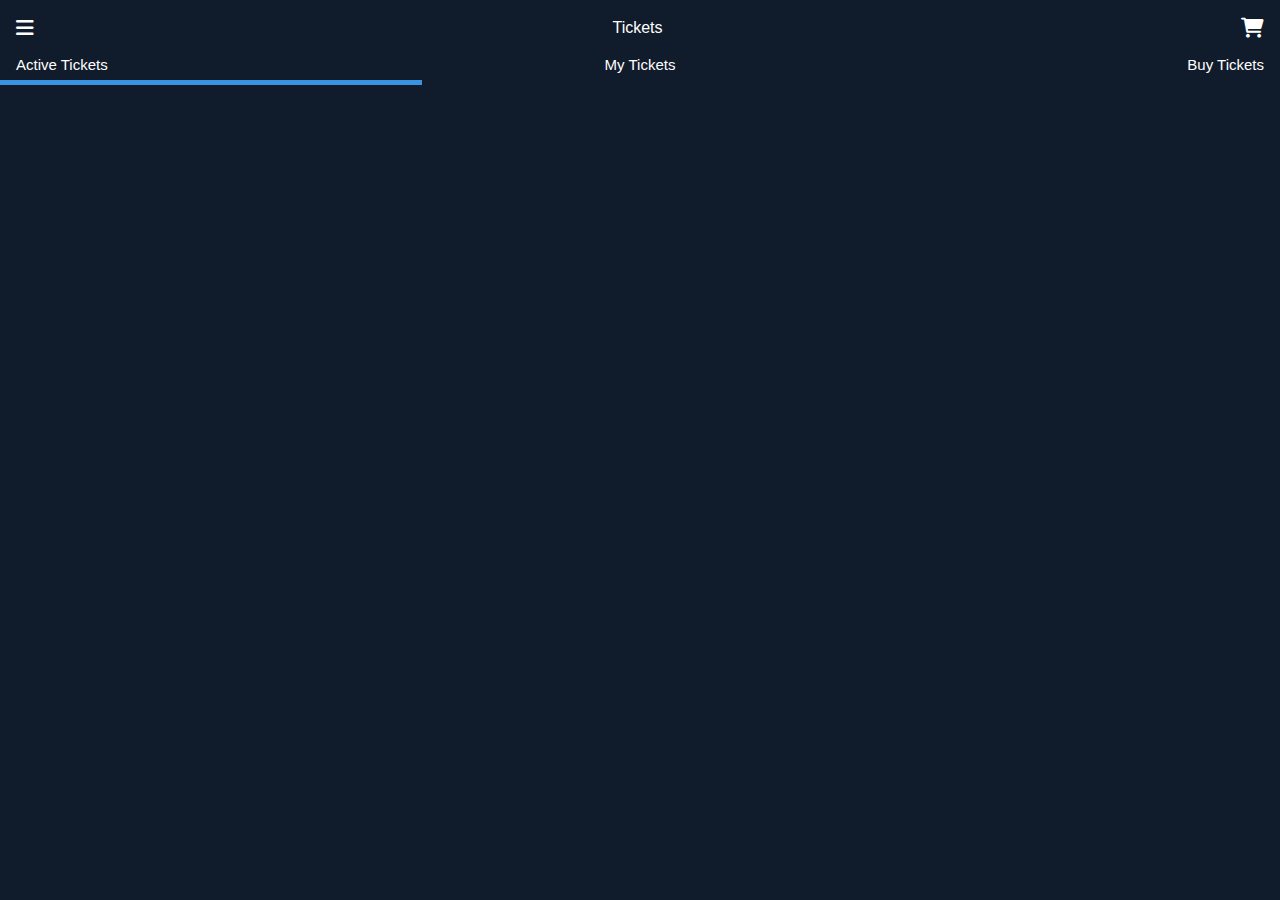
==== index.html @ bea77036 "skibidi" ====
<!DOCTYPE html>
<html lang="en">
<head>
    <meta charset="UTF-8">
    <meta name="viewport" content="width=device-width, initial-scale=1.0">
    <title>Stagecoach</title>
    <link rel="stylesheet" href="https://cdnjs.cloudflare.com/ajax/libs/font-awesome/6.0.0-beta3/css/all.min.css">
    <link rel="stylesheet" href="style.css">
    <script src="script.js"></script>
    <meta name="apple-mobile-web-app-capable" content="yes">
    <meta name="apple-mobile-web-app-status-bar-style" content="black-translucent">
    <meta name="apple-mobile-web-app-title" content="StageRoach">
    <link rel="apple-touch-icon" href="images/logo.png">
</head>
<body>
    <div id="header">
        <i class="fa-solid fa-bars header-icon" id="menu-button"  onclick="toggleSideMenu()"></i>
        <p id="tickets">Tickets</p>
        <i class="fa fa-cart-shopping header-icon"></i>
    </div>
    <div id="navbar">
        <p class="navbar-item" style="text-align: left;" onclick="showSection(0)">Active Tickets</p>
        <p class="navbar-item" style="text-align: center;" onclick="showSection(1)">My Tickets</p>
        <p class="navbar-item" style="text-align: right;"  onclick="showSection(2)">Buy Tickets</p>
    </div>
    <div id="main">
        <div class="main-section" id="active-tickets">
            -
        </div>
        <div class="main-section" id="my-tickets">
            -
        </div>
        <div class="main-section" id="buy-tickets">
            -
        </div>
    </div>
    <div id="side-menu-background" onclick="toggleSideMenu()">
    </div>
    <div id="side-menu">
        <div id="side-menu-top">
            <button id="my-account">My account</button>
            <p id="profile-name">Robb Stark</p>
            <!-- <img id="profile-icon" src="images/profile.png"> -->
            <div id="profile-icon"></div>
        </div>
        <div id="side-menu-bottom">
            <div id="side-menu-nav">
                <div class="side-menu-nav-item">
                    <p>Live map</p>
                    <i class="fa-solid fa-chevron-right sc-green"></i>
                </div>
                <div class="side-menu-nav-item">
                    <p>Plan your journey</p>
                    <i class="fa-solid fa-chevron-right sc-green"></i>
                </div>
                <div class="side-menu-nav-item">
                    <p>Get your ticket</p>
                    <i class="fa-solid fa-chevron-right sc-green"></i>
                </div>
                <div class="side-menu-nav-item">
                    <p>See your favourites</p>
                    <i class="fa-solid fa-chevron-right sc-green"></i>
                </div>
                <div class="side-menu-nav-item">
                    <p>More</p>
                    <i class="fa-solid fa-chevron-right sc-green"></i>
                </div>
            </div>
            <div id="side-menu-footer">
                <p id="ukb">UKB-V4.26.0</p>
                <hr>
                <div id="side-menu-controls">
                    <p class="sc-green"><i class="fa fa-sign-out" aria-hidden="true"></i> Log out</p>
                    <p id="help-and-faqs">Help & FAQs</p>
                </div>
            </div>
        </div>
    </div>
</body>
</html>
---- style.css ----
@import url('https://fonts.googleapis.com/css2?family=Radio+Canada&display=swap');
@import url('https://fonts.googleapis.com/css2?family=Roboto:ital,wght@0,100;0,300;0,400;0,500;0,700;0,900;1,100;1,300;1,400;1,500;1,700;1,900&display=swap');
@font-face {
    font-family: 'circ';
    src: url('font/circ.ttf') format('truetype');
    font-weight: normal;
    font-style: normal;
}

html, body {
    height: 100%;
    margin: 0;
    display: flex;
    font-family: 'circ', sans-serif;
    flex-direction: column;
    background-color: rgb(16, 28, 44);
}

p,i{
    margin: 0;
    padding: 0;
}

#header,#navbar{
    background-color: rgb(16, 28, 44);
    color: white;
    /* font-weight: bold; */
    font-size: 16px;
    display: flex;
    flex-direction: row;
    align-items: center;
    justify-content: space-between ;
    text-align: center;
    padding: 0 16px;
}

#header{
    padding-top: 18px;
    padding-bottom: 18px;
}

.header-icon{
    font-size: 20px;
}

#navbar{
    /* padding-top: 12px; */
    padding-bottom: 12px;
    position: relative;
}

.navbar-item {
    color: white;
    width: 100%;
    font-size: 15px;
    cursor: pointer;
    opacity: 1; /* Initial opacity */
    transition: opacity 0.1s; /* Transition effect for opacity */
}

.navbar-item:hover {
    animation: fadeIn 0.6s forwards; /* Trigger animation on hover */
}

/* Define keyframes for the fade-in animation */
@keyframes fadeIn {
    0% {
        opacity: 0.2;
    }
    100% {
        opacity: 1;
    }
}

#navbar::after {
    content: '';
    position: absolute;
    bottom: 0;
    left: 0%;
    width: 33%;
    border-bottom: 5px solid #3993e1;
    transition: left 0.3s ease;
}

#navbar.active-0::after {
    left: 0%;
}

#navbar.active-1::after {
    left: 33%;
}

#navbar.active-2::after {
    left: 70%;
}

#main{
    flex: 1;
}

.main-section {
    opacity: 0;
    transition: opacity 0.15s ease-in-out;
    display: none;
}

.main-section.visible {
    opacity: 1;
    display: flex;
    flex-direction: column;
}

#active-tickets{
    height: 100%;
    background-color: #32414f;
    /* opacity: 1;
    display: flex;
    flex-direction: column; */
}

#my-tickets{
    height: 100%;
    background-color: white;
    /* display: none;
    flex-direction: column; */
}

#buy-tickets{
    height: 100%;
    background-color: rgb(206, 206, 206);
    /* display: none;
    flex-direction: column; */
}

#side-menu-background{
    visibility: hidden;
    opacity: 0;
    background-color: rgba(160, 160, 160, 0.6);
    position: fixed;
    width: 100%;
    height: 100%;
    z-index: 998;
    transition: opacity 0.5s ease, visibility 0.5s;
}

#side-menu{
    background-color: white;
    position: fixed;
    z-index: 999;
    height: 100%;
    width: 80%;
    left: -100%;
    transition: left 0.3s ease-in;
    display: flex;
    flex-direction: column;
}

#side-menu-background.visible {
    visibility: visible;
    opacity: 1;
}

#side-menu.visible {
    left: 0;
}

#side-menu-top{
    width: 100%;
    height: 30%;
    background-color: #e5e6e8;
    display: flex;
    flex-direction: column-reverse;
    align-items: center;
    padding: 15px;
    box-sizing: border-box;
}

#profile-icon{
    flex: 1;
    width: 100%;
    background-image: url('images/profile.png');
    background-size: 14%;
    background-position: center;
    background-repeat: no-repeat;
}

#profile-name{
    font-size: 15px;
    font-family: 'circ', sans-serif;
    /* font-weight: lighter/; */
}

#my-account{
    font-size: 15px;
    font-family: 'circ', sans-serif;
    font-weight: 500;
    border: none;
    background-color: #388166;
    color: white;
    padding: 10px 18px;
    border-radius: 3px;
    margin-top: 8px;
}
#side-menu-bottom{
    width: 100%;
    flex: 1;
    display: flex;
    flex-direction: column;
}
.sc-green{
    color: #388166;
}

#side-menu-nav{
    display: flex;
    flex-direction: column;
    width: 100%;
    box-sizing: border-box;
    padding: 18px;
    row-gap: 24px;
    flex: 1;
}

.side-menu-nav-item{
    font-weight: bold;
    display: flex;
    flex-direction: row;
    width: 100%;
    justify-content: space-between;
    align-items: center;
}
.side-menu-nav-item i{
    margin-right: 8px;
    font-size: 20px;
}
.side-menu-nav-item p{
    font-size: 16px;
}

#side-menu-footer{
    margin-top: auto;
    margin-bottom: 14%;
}

#ukb{
    margin-top: auto;
    text-align: center;
    font-size: 15px;
}

#side-menu-controls{
    display: flex;
    flex-direction: row;
    justify-content: space-between;
    margin-top: 20px;
    padding: 0 18px;
}

#help-and-faqs{
    font-weight: bold;
    font-size: 15px;
}
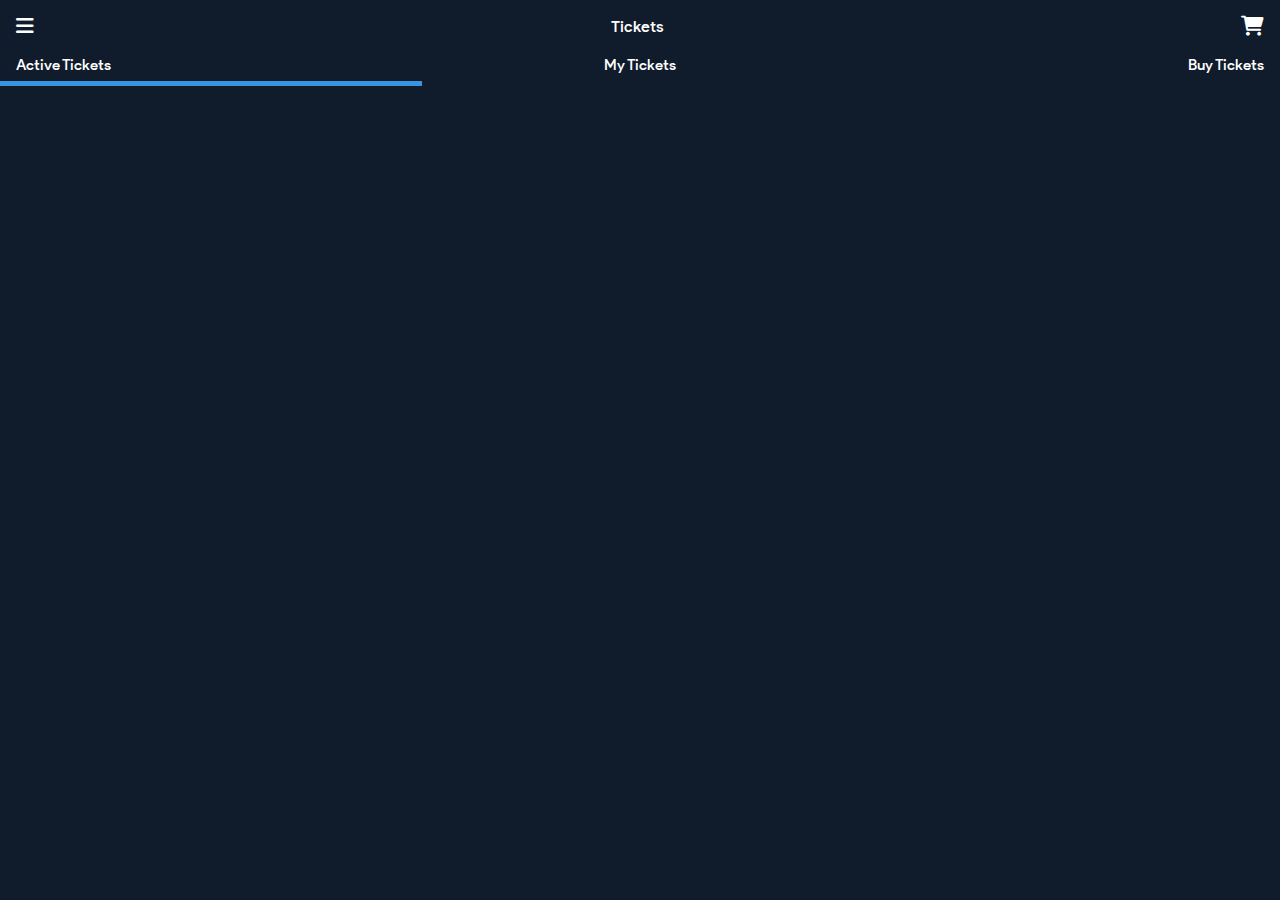
==== commit 7a5f6e42: "font test" ====
--- a/index.html
+++ b/index.html
@@ -9,7 +9,7 @@
     <script src="script.js"></script>
     <meta name="apple-mobile-web-app-capable" content="yes">
     <meta name="apple-mobile-web-app-status-bar-style" content="black-translucent">
-    <meta name="apple-mobile-web-app-title" content="StageRoach">
+    <meta name="apple-mobile-web-app-title" content="Stagecoach">
     <link rel="apple-touch-icon" href="images/logo.png">
 </head>
 <body>
@@ -39,7 +39,7 @@
     <div id="side-menu">
         <div id="side-menu-top">
             <button id="my-account">My account</button>
-            <p id="profile-name">Robb Stark</p>
+            <p id="profile-name">Tom Poyser</p>
             <!-- <img id="profile-icon" src="images/profile.png"> -->
             <div id="profile-icon"></div>
         </div>
@@ -70,7 +70,7 @@
                 <p id="ukb">UKB-V4.26.0</p>
                 <hr>
                 <div id="side-menu-controls">
-                    <p class="sc-green"><i class="fa fa-sign-out" aria-hidden="true"></i> Log out</p>
+                    <p class="sc-green"><i class="fa fa-sign-out" aria-hidden="true"></i>  Log out</p>
                     <p id="help-and-faqs">Help & FAQs</p>
                 </div>
             </div>
--- a/style.css
+++ b/style.css
@@ -3,16 +3,54 @@
 @import url('https://fonts.googleapis.com/css2?family=Roboto:ital,wght@0,100;0,300;0,400;0,500;0,700;0,900;1,100;1,300;1,400;1,500;1,700;1,900&display=swap');
 @font-face {
     font-family: 'circ';
-    src: url('font/circ.ttf') format('truetype');
+    src: url('fonts/circ.ttf') format('truetype');
     font-weight: normal;
     font-style: normal;
 }
+@font-face {
+    font-family: 'Product Sans';
+    src: url('fonts/ProductSans-Regular.ttf') format('truetype');
+    font-weight: normal;
+    font-style: normal;
+}
+@font-face {
+    font-family: 'Product Sans';
+    src: url('fonts/ProductSans-Bold.ttf') format('truetype');
+    font-weight: bold;
+    font-style: normal;
+}
+@font-face {
+    font-family: 'Product Sans';
+    src: url('fonts/ProductSans-Light.ttf') format('truetype');
+    font-weight: 300;
+    font-style: normal;
+}
+
+@font-face {
+    font-family: 'Product Sans';
+    src: url('fonts/ProductSans-Medium.ttf') format('truetype');
+    font-weight: medium;
+    font-style: normal;
+}
+@font-face {
+    font-family: 'Product Sans';
+    src: url('fonts/ProductSans-Thin.ttf') format('truetype');
+    font-weight: 100;
+    font-style: normal;
+}
+@font-face {
+    font-family: 'Product Sans';
+    src: url('fonts/ProductSans-Black.ttf') format('truetype');
+    font-weight: 900;
+    font-style: normal;
+}
 
 html, body {
     height: 100%;
     margin: 0;
     display: flex;
-    font-family: 'circ', sans-serif;
+    font-family: 'Product Sans', sans-serif;
+    font-weight: 500;
     flex-direction: column;
     background-color: rgb(16, 28, 44);
 }
@@ -26,6 +64,7 @@
     background-color: rgb(16, 28, 44);
     color: white;
     /* font-weight: bold; */
+    /* font-style: thin; */
     font-size: 16px;
     display: flex;
     flex-direction: row;
@@ -36,8 +75,8 @@
 }
 
 #header{
-    padding-top: 18px;
-    padding-bottom: 18px;
+    padding-top: 16px;
+    padding-bottom: 20px;
 }
 
 .header-icon{
@@ -187,13 +226,14 @@
 
 #profile-name{
     font-size: 15px;
-    font-family: 'circ', sans-serif;
+    font-family: 'Product Sans', sans-serif;
+    font-weight: 400;
     /* font-weight: lighter/; */
 }
 
 #my-account{
     font-size: 15px;
-    font-family: 'circ', sans-serif;
+    font-family: 'Product Sans', sans-serif;
     font-weight: 500;
     border: none;
     background-color: #388166;
@@ -235,18 +275,19 @@
     font-size: 20px;
 }
 .side-menu-nav-item p{
-    font-size: 16px;
+    font-size: 18px;
 }
 
 #side-menu-footer{
     margin-top: auto;
-    margin-bottom: 14%;
+    margin-bottom: 18%;
 }
 
 #ukb{
     margin-top: auto;
     text-align: center;
     font-size: 15px;
+    font-weight: 400;
 }
 
 #side-menu-controls{
@@ -258,6 +299,6 @@
 }
 
 #help-and-faqs{
-    font-weight: bold;
-    font-size: 15px;
-}
+    font-weight: 900;
+    font-size: 15px;
+}
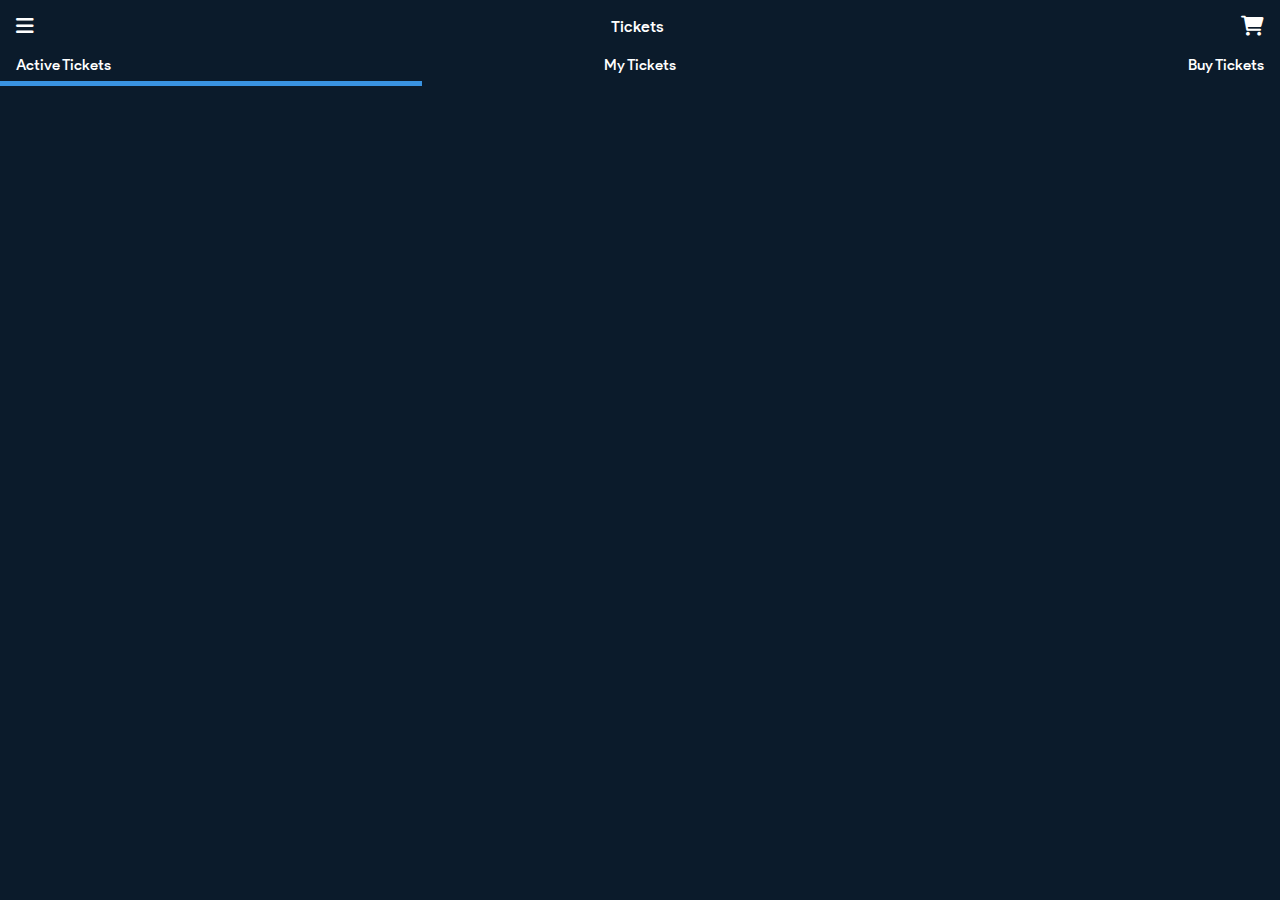
==== commit 8b79a8d4: "bus fare cap single" ====
--- a/index.html
+++ b/index.html
@@ -31,7 +31,24 @@
             -
         </div>
         <div class="main-section" id="buy-tickets">
-            -
+            <div id="recently-purchased">
+                <p id="recently-purchased-text">Recently purchased</p>
+                <div class="ticket-card-small">
+                    <p class="ticket-card-title">Bus Fare Cap Single</p>
+                    <p class="terms-and-conditions">Terms & conditions</p>
+                    <p class="adult-child">1 Adult</p>
+                    <div class="ticket-card-footer">
+                        <div class="mobile-ticket">
+                            <div class="mobile-ticket-icon"></div>
+                            <div class="mobile-ticket-description">
+                                <p class="mobile-ticket-text">Mobile ticket</p>
+                                <p class="ticket-card-price">£2.00</p>
+                            </div>
+                        </div>
+                        <button class="buy-ticket-button">Buy ticket</button>
+                    </div>
+                </div>
+            </div>
         </div>
     </div>
     <div id="side-menu-background" onclick="toggleSideMenu()">
--- a/style.css
+++ b/style.css
@@ -52,7 +52,7 @@
     font-family: 'Product Sans', sans-serif;
     font-weight: 500;
     flex-direction: column;
-    background-color: rgb(16, 28, 44);
+    background-color: #0b1b2b;
 }
 
 p,i{
@@ -61,7 +61,7 @@
 }
 
 #header,#navbar{
-    background-color: rgb(16, 28, 44);
+    background-color: #0b1b2b;
     color: white;
     /* font-weight: bold; */
     /* font-style: thin; */
@@ -131,7 +131,8 @@
 }
 
 #navbar.active-2::after {
-    left: 70%;
+    width: 27%;
+    left: 73%;
 }
 
 #main{
@@ -148,10 +149,11 @@
     opacity: 1;
     display: flex;
     flex-direction: column;
+    height: 100%;
+    align-items: center;
 }
 
 #active-tickets{
-    height: 100%;
     background-color: #32414f;
     /* opacity: 1;
     display: flex;
@@ -159,17 +161,98 @@
 }
 
 #my-tickets{
-    height: 100%;
     background-color: white;
     /* display: none;
     flex-direction: column; */
 }
 
 #buy-tickets{
-    height: 100%;
-    background-color: rgb(206, 206, 206);
-    /* display: none;
-    flex-direction: column; */
+    background-color: #e4e5e7;
+}
+
+#recently-purchased{
+    background-color: #d0d8de;
+    width: 100%;
+    display: flex;
+    flex-direction: column;
+    align-items: center;
+    /* box-sizing: border-box; */
+    padding: 16px 14px 20px 14px;
+    box-sizing: border-box;
+    row-gap: 16px;
+}
+
+#recently-purchased-text{
+    color: #0b1b2b;
+    font-weight: 600;
+}
+
+.ticket-card-small{
+    width: 100%;
+    background-color: white;
+    box-sizing: border-box;
+    padding: 16px;
+    border-radius: 5px;
+    border-left: solid 7px #0b1b2b;
+    display: flex;
+    flex-direction: column;
+    row-gap: 10px;
+}
+
+.ticket-card-title{
+    color: #0b1b2b;
+    font-size: 20px;
+    font-weight: 900;
+}
+
+.terms-and-conditions{
+    color: #388166;
+}
+
+.adult-child{
+    color: #0b1b2b;
+    font-weight: 300;
+}
+
+.ticket-card-footer{
+    display: flex;
+    flex-direction: row;
+    justify-content: space-between;
+}
+
+.mobile-ticket{
+    display: flex;
+    flex-direction: row;
+    align-items: center;
+    column-gap: 10px;
+}
+
+.mobile-ticket-icon{
+    height: 80%;
+    aspect-ratio: 0.8;
+    background-color: rgba(128, 128, 128, 0.201);
+}
+
+.mobile-ticket-text{
+    color: #0b1b2b;
+    font-weight: 300;
+}
+
+.ticket-card-price{
+    font-weight: bold;
+    font-size: 20px;
+    margin-top: 2px;
+}
+
+.buy-ticket-button{
+    background-color: #388166;
+    border: none;
+    color: white;
+    font-family: 'Product Sans', sans-serif;
+    font-weight: 500;
+    font-size: 15px;
+    border-radius: 3px;
+    padding: 12px 26px;
 }
 
 #side-menu-background{
@@ -232,7 +315,7 @@
 }
 
 #my-account{
-    font-size: 15px;
+    font-size: 14px;
     font-family: 'Product Sans', sans-serif;
     font-weight: 500;
     border: none;
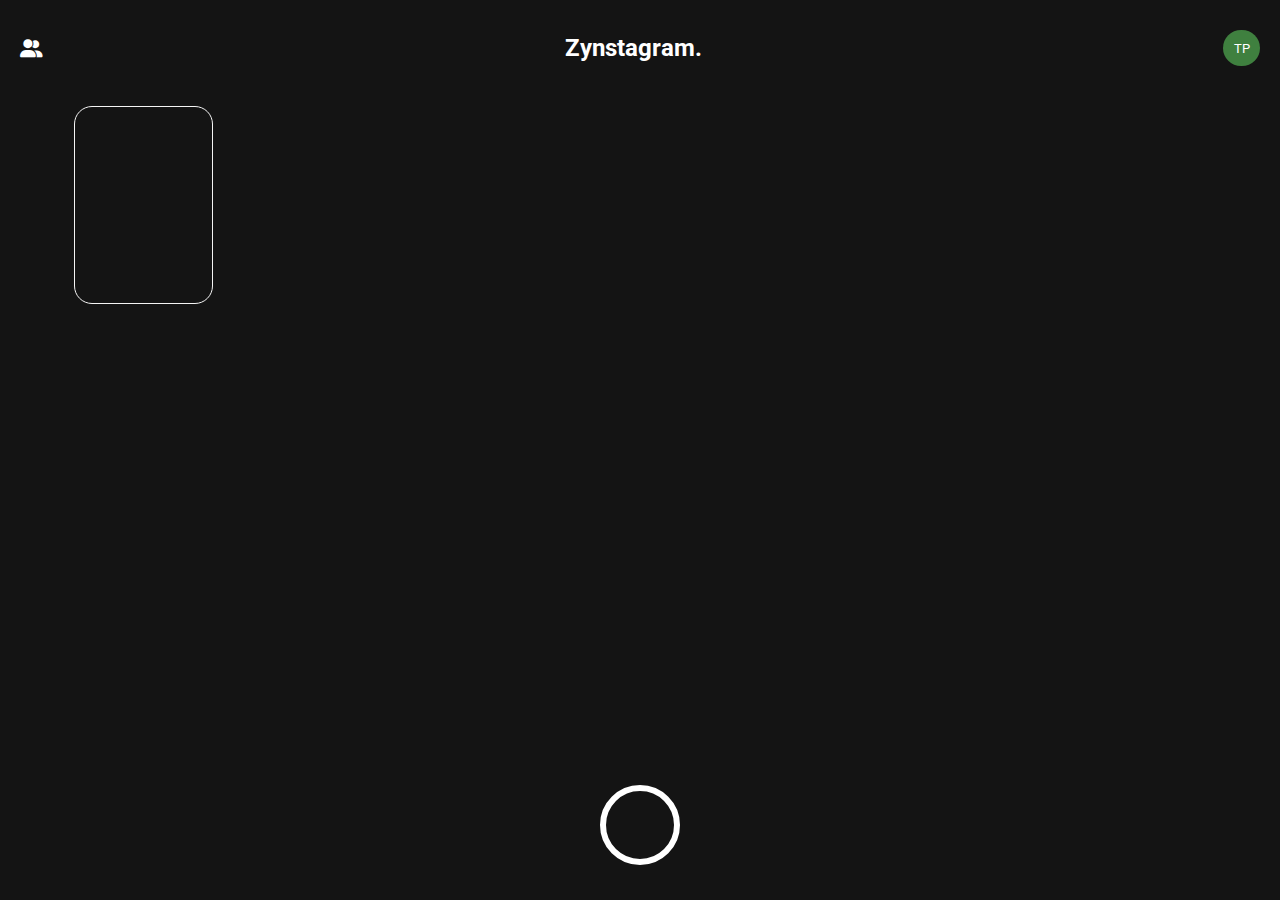
==== commit a3097b75: "fixed zyn" ====
--- a/index.html
+++ b/index.html
@@ -3,95 +3,30 @@
 <head>
     <meta charset="UTF-8">
     <meta name="viewport" content="width=device-width, initial-scale=1.0">
-    <title>Stagecoach</title>
+    <title>Zynstagram</title>
     <link rel="stylesheet" href="https://cdnjs.cloudflare.com/ajax/libs/font-awesome/6.0.0-beta3/css/all.min.css">
     <link rel="stylesheet" href="style.css">
+    <link rel="manifest" href="/manifest.json">
     <script src="script.js"></script>
     <meta name="apple-mobile-web-app-capable" content="yes">
     <meta name="apple-mobile-web-app-status-bar-style" content="black-translucent">
-    <meta name="apple-mobile-web-app-title" content="Stagecoach">
-    <link rel="apple-touch-icon" href="images/logo.png">
+    <meta name="apple-mobile-web-app-title" content="Zynstagram">
+    <!-- <link rel="apple-touch-icon" href="images/logo.png"> -->
 </head>
 <body>
     <div id="header">
-        <i class="fa-solid fa-bars header-icon" id="menu-button"  onclick="toggleSideMenu()"></i>
-        <p id="tickets">Tickets</p>
-        <i class="fa fa-cart-shopping header-icon"></i>
+        <i class="fa-solid fa-user-group friends-button"></i>
+        <h1>Zynstagram.</h1>
+        <div class="profile-pic">TP</div>
     </div>
-    <div id="navbar">
-        <p class="navbar-item" style="text-align: left;" onclick="showSection(0)">Active Tickets</p>
-        <p class="navbar-item" style="text-align: center;" onclick="showSection(1)">My Tickets</p>
-        <p class="navbar-item" style="text-align: right;"  onclick="showSection(2)">Buy Tickets</p>
-    </div>
-    <div id="main">
-        <div class="main-section" id="active-tickets">
-            -
-        </div>
-        <div class="main-section" id="my-tickets">
-            -
-        </div>
-        <div class="main-section" id="buy-tickets">
-            <div id="recently-purchased">
-                <p id="recently-purchased-text">Recently purchased</p>
-                <div class="ticket-card-small">
-                    <p class="ticket-card-title">Bus Fare Cap Single</p>
-                    <p class="terms-and-conditions">Terms & conditions</p>
-                    <p class="adult-child">1 Adult</p>
-                    <div class="ticket-card-footer">
-                        <div class="mobile-ticket">
-                            <div class="mobile-ticket-icon"></div>
-                            <div class="mobile-ticket-description">
-                                <p class="mobile-ticket-text">Mobile ticket</p>
-                                <p class="ticket-card-price">£2.00</p>
-                            </div>
-                        </div>
-                        <button class="buy-ticket-button">Buy ticket</button>
-                    </div>
-                </div>
-            </div>
-        </div>
-    </div>
-    <div id="side-menu-background" onclick="toggleSideMenu()">
-    </div>
-    <div id="side-menu">
-        <div id="side-menu-top">
-            <button id="my-account">My account</button>
-            <p id="profile-name">Tom Poyser</p>
-            <!-- <img id="profile-icon" src="images/profile.png"> -->
-            <div id="profile-icon"></div>
-        </div>
-        <div id="side-menu-bottom">
-            <div id="side-menu-nav">
-                <div class="side-menu-nav-item">
-                    <p>Live map</p>
-                    <i class="fa-solid fa-chevron-right sc-green"></i>
-                </div>
-                <div class="side-menu-nav-item">
-                    <p>Plan your journey</p>
-                    <i class="fa-solid fa-chevron-right sc-green"></i>
-                </div>
-                <div class="side-menu-nav-item">
-                    <p>Get your ticket</p>
-                    <i class="fa-solid fa-chevron-right sc-green"></i>
-                </div>
-                <div class="side-menu-nav-item">
-                    <p>See your favourites</p>
-                    <i class="fa-solid fa-chevron-right sc-green"></i>
-                </div>
-                <div class="side-menu-nav-item">
-                    <p>More</p>
-                    <i class="fa-solid fa-chevron-right sc-green"></i>
-                </div>
-            </div>
-            <div id="side-menu-footer">
-                <p id="ukb">UKB-V4.26.0</p>
-                <hr>
-                <div id="side-menu-controls">
-                    <p class="sc-green"><i class="fa fa-sign-out" aria-hidden="true"></i>  Log out</p>
-                    <p id="help-and-faqs">Help & FAQs</p>
-                </div>
-            </div>
-        </div>
+    <div id="camera-view">
+        <video id="camera-stream" autoplay playsinline></video>
+        <video id="back-camera-stream" autoplay playsinline></video>
+        <canvas id="canvas" style="display:none;"></canvas>
+    </div>    
+    <div id="controls">
+        <button id="photo-button"></button>
+        <button id="send-button" hidden>SEND <i class="fa-solid fa-caret-right"></i></button>
     </div>
 </body>
 </html>--- a/style.css
+++ b/style.css
@@ -1,387 +1,111 @@
+@import url('https://fonts.googleapis.com/css2?family=Roboto:ital,wght@0,100;0,300;0,400;0,500;0,700;0,900;1,100;1,300;1,400;1,500;1,700;1,900&display=swap');
 
-@import url('https://fonts.googleapis.com/css2?family=Radio+Canada&display=swap');
-@import url('https://fonts.googleapis.com/css2?family=Roboto:ital,wght@0,100;0,300;0,400;0,500;0,700;0,900;1,100;1,300;1,400;1,500;1,700;1,900&display=swap');
-@font-face {
-    font-family: 'circ';
-    src: url('fonts/circ.ttf') format('truetype');
-    font-weight: normal;
-    font-style: normal;
-}
-@font-face {
-    font-family: 'Product Sans';
-    src: url('fonts/ProductSans-Regular.ttf') format('truetype');
-    font-weight: normal;
-    font-style: normal;
-}
-@font-face {
-    font-family: 'Product Sans';
-    src: url('fonts/ProductSans-Bold.ttf') format('truetype');
-    font-weight: bold;
-    font-style: normal;
-}
-@font-face {
-    font-family: 'Product Sans';
-    src: url('fonts/ProductSans-Light.ttf') format('truetype');
-    font-weight: 300;
-    font-style: normal;
+html, body{
+    font-family: 'roboto', sans-serif;
+    background-color: rgb(20, 20, 20);
+    padding: 0;
+    height: 100%;
+    margin: 0;
 }
 
-@font-face {
-    font-family: 'Product Sans';
-    src: url('fonts/ProductSans-Medium.ttf') format('truetype');
-    font-weight: medium;
-    font-style: normal;
-}
-@font-face {
-    font-family: 'Product Sans';
-    src: url('fonts/ProductSans-Thin.ttf') format('truetype');
-    font-weight: 100;
-    font-style: normal;
-}
-@font-face {
-    font-family: 'Product Sans';
-    src: url('fonts/ProductSans-Black.ttf') format('truetype');
-    font-weight: 900;
-    font-style: normal;
+body{
+    display: flex;
+    flex-direction: column;
+    align-items: center;
+    justify-content: space-between;
+    /* width: 100%; */
+    /* background-color: red; */
 }
 
-html, body {
-    height: 100%;
+p,i,a,h1,h2,h3{
     margin: 0;
-    display: flex;
-    font-family: 'Product Sans', sans-serif;
-    font-weight: 500;
-    flex-direction: column;
-    background-color: #0b1b2b;
+    /* line-height: auto; */
 }
 
-p,i{
-    margin: 0;
-    padding: 0;
+button{
+    cursor: pointer;
 }
 
-#header,#navbar{
-    background-color: #0b1b2b;
+#header{
     color: white;
-    /* font-weight: bold; */
-    /* font-style: thin; */
-    font-size: 16px;
     display: flex;
     flex-direction: row;
     align-items: center;
-    justify-content: space-between ;
-    text-align: center;
-    padding: 0 16px;
+    justify-content: space-between;
+    width: 100%;
+    padding: 32px 20px;
+    box-sizing: border-box;
+    /* background-color: grey; */
 }
 
-#header{
-    padding-top: 16px;
-    padding-bottom: 20px;
+h1{
+    font-size: 24px;
 }
 
-.header-icon{
-    font-size: 20px;
-}
-
-#navbar{
-    /* padding-top: 12px; */
-    padding-bottom: 12px;
-    position: relative;
-}
-
-.navbar-item {
-    color: white;
-    width: 100%;
-    font-size: 15px;
-    cursor: pointer;
-    opacity: 1; /* Initial opacity */
-    transition: opacity 0.1s; /* Transition effect for opacity */
-}
-
-.navbar-item:hover {
-    animation: fadeIn 0.6s forwards; /* Trigger animation on hover */
-}
-
-/* Define keyframes for the fade-in animation */
-@keyframes fadeIn {
-    0% {
-        opacity: 0.2;
-    }
-    100% {
-        opacity: 1;
-    }
-}
-
-#navbar::after {
-    content: '';
-    position: absolute;
-    bottom: 0;
-    left: 0%;
-    width: 33%;
-    border-bottom: 5px solid #3993e1;
-    transition: left 0.3s ease;
-}
-
-#navbar.active-0::after {
-    left: 0%;
-}
-
-#navbar.active-1::after {
-    left: 33%;
-}
-
-#navbar.active-2::after {
-    width: 27%;
-    left: 73%;
-}
-
-#main{
-    flex: 1;
-}
-
-.main-section {
-    opacity: 0;
-    transition: opacity 0.15s ease-in-out;
-    display: none;
-}
-
-.main-section.visible {
-    opacity: 1;
-    display: flex;
-    flex-direction: column;
-    height: 100%;
-    align-items: center;
-}
-
-#active-tickets{
-    background-color: #32414f;
-    /* opacity: 1;
-    display: flex;
-    flex-direction: column; */
-}
-
-#my-tickets{
-    background-color: white;
-    /* display: none;
-    flex-direction: column; */
-}
-
-#buy-tickets{
-    background-color: #e4e5e7;
-}
-
-#recently-purchased{
-    background-color: #d0d8de;
-    width: 100%;
-    display: flex;
-    flex-direction: column;
-    align-items: center;
-    /* box-sizing: border-box; */
-    padding: 16px 14px 20px 14px;
-    box-sizing: border-box;
-    row-gap: 16px;
-}
-
-#recently-purchased-text{
-    color: #0b1b2b;
-    font-weight: 600;
-}
-
-.ticket-card-small{
-    width: 100%;
-    background-color: white;
-    box-sizing: border-box;
-    padding: 16px;
-    border-radius: 5px;
-    border-left: solid 7px #0b1b2b;
-    display: flex;
-    flex-direction: column;
-    row-gap: 10px;
-}
-
-.ticket-card-title{
-    color: #0b1b2b;
-    font-size: 20px;
-    font-weight: 900;
-}
-
-.terms-and-conditions{
-    color: #388166;
-}
-
-.adult-child{
-    color: #0b1b2b;
-    font-weight: 300;
-}
-
-.ticket-card-footer{
-    display: flex;
-    flex-direction: row;
-    justify-content: space-between;
-}
-
-.mobile-ticket{
-    display: flex;
-    flex-direction: row;
-    align-items: center;
-    column-gap: 10px;
-}
-
-.mobile-ticket-icon{
-    height: 80%;
-    aspect-ratio: 0.8;
-    background-color: rgba(128, 128, 128, 0.201);
-}
-
-.mobile-ticket-text{
-    color: #0b1b2b;
-    font-weight: 300;
-}
-
-.ticket-card-price{
-    font-weight: bold;
-    font-size: 20px;
-    margin-top: 2px;
-}
-
-.buy-ticket-button{
-    background-color: #388166;
-    border: none;
-    color: white;
-    font-family: 'Product Sans', sans-serif;
-    font-weight: 500;
-    font-size: 15px;
-    border-radius: 3px;
-    padding: 12px 26px;
-}
-
-#side-menu-background{
-    visibility: hidden;
-    opacity: 0;
-    background-color: rgba(160, 160, 160, 0.6);
-    position: fixed;
-    width: 100%;
-    height: 100%;
-    z-index: 998;
-    transition: opacity 0.5s ease, visibility 0.5s;
-}
-
-#side-menu{
-    background-color: white;
-    position: fixed;
-    z-index: 999;
-    height: 100%;
-    width: 80%;
-    left: -100%;
-    transition: left 0.3s ease-in;
-    display: flex;
-    flex-direction: column;
-}
-
-#side-menu-background.visible {
-    visibility: visible;
-    opacity: 1;
-}
-
-#side-menu.visible {
-    left: 0;
-}
-
-#side-menu-top{
-    width: 100%;
-    height: 30%;
-    background-color: #e5e6e8;
-    display: flex;
-    flex-direction: column-reverse;
-    align-items: center;
-    padding: 15px;
-    box-sizing: border-box;
-}
-
-#profile-icon{
-    flex: 1;
-    width: 100%;
-    background-image: url('images/profile.png');
-    background-size: 14%;
-    background-position: center;
-    background-repeat: no-repeat;
-}
-
-#profile-name{
-    font-size: 15px;
-    font-family: 'Product Sans', sans-serif;
-    font-weight: 400;
-    /* font-weight: lighter/; */
-}
-
-#my-account{
-    font-size: 14px;
-    font-family: 'Product Sans', sans-serif;
-    font-weight: 500;
-    border: none;
-    background-color: #388166;
-    color: white;
-    padding: 10px 18px;
-    border-radius: 3px;
-    margin-top: 8px;
-}
-#side-menu-bottom{
-    width: 100%;
-    flex: 1;
-    display: flex;
-    flex-direction: column;
-}
-.sc-green{
-    color: #388166;
-}
-
-#side-menu-nav{
-    display: flex;
-    flex-direction: column;
-    width: 100%;
-    box-sizing: border-box;
-    padding: 18px;
-    row-gap: 24px;
-    flex: 1;
-}
-
-.side-menu-nav-item{
-    font-weight: bold;
-    display: flex;
-    flex-direction: row;
-    width: 100%;
-    justify-content: space-between;
-    align-items: center;
-}
-.side-menu-nav-item i{
-    margin-right: 8px;
-    font-size: 20px;
-}
-.side-menu-nav-item p{
+.friends-button{
     font-size: 18px;
 }
 
-#side-menu-footer{
-    margin-top: auto;
-    margin-bottom: 18%;
+.profile-pic{
+    background-color: rgb(63, 128, 63);
+    height: 65%;
+    aspect-ratio: 1;
+    padding: 8px;
+    align-items: center;
+    justify-content: center;
+    font-size: 13px;
+    border-radius: 999px;
+    display: flex;
 }
 
-#ukb{
-    margin-top: auto;
-    text-align: center;
-    font-size: 15px;
-    font-weight: 400;
+#camera-view{
+    /* background-color: rgb(133, 195, 174); */
+    /* height: 80vh; */
+    flex: 1;
+    width: 90%;
+    position: relative;
+    /* margin: 20px; */
+    /* border-radius: 18px; */
+    /* box-sizing: border-box; */
 }
 
-#side-menu-controls{
-    display: flex;
-    flex-direction: row;
-    justify-content: space-between;
-    margin-top: 20px;
-    padding: 0 18px;
+#camera-stream, canvas {
+    width: 100%;
+    height: 100%;
+    border-radius: 18px;
+    object-fit: cover;
 }
 
-#help-and-faqs{
+#back-camera-stream {
+    position: absolute;
+    top: 10px;
+    left: 10px;
+    height: 30%;
+    aspect-ratio: 0.7;
+    border-radius: 18px;
+    border: solid 1px rgb(245, 245, 245);
+    object-fit: cover;
+}
+
+#controls{
+    height: 150px;
+    display: flex;
+    align-items: center;
+    justify-content: center;
+}
+
+#photo-button{
+    height: 80px;
+    width: 80px;
+    border-radius: 999px;
+    background-color: rgba(0, 0, 0, 0);
+    border: 6px solid white;
+}
+
+#send-button{
+    background-color: rgba(0, 0, 0, 0);
+    border: none;
+    color: white;
     font-weight: 900;
-    font-size: 15px;
-}
+    font-size: 32px;
+}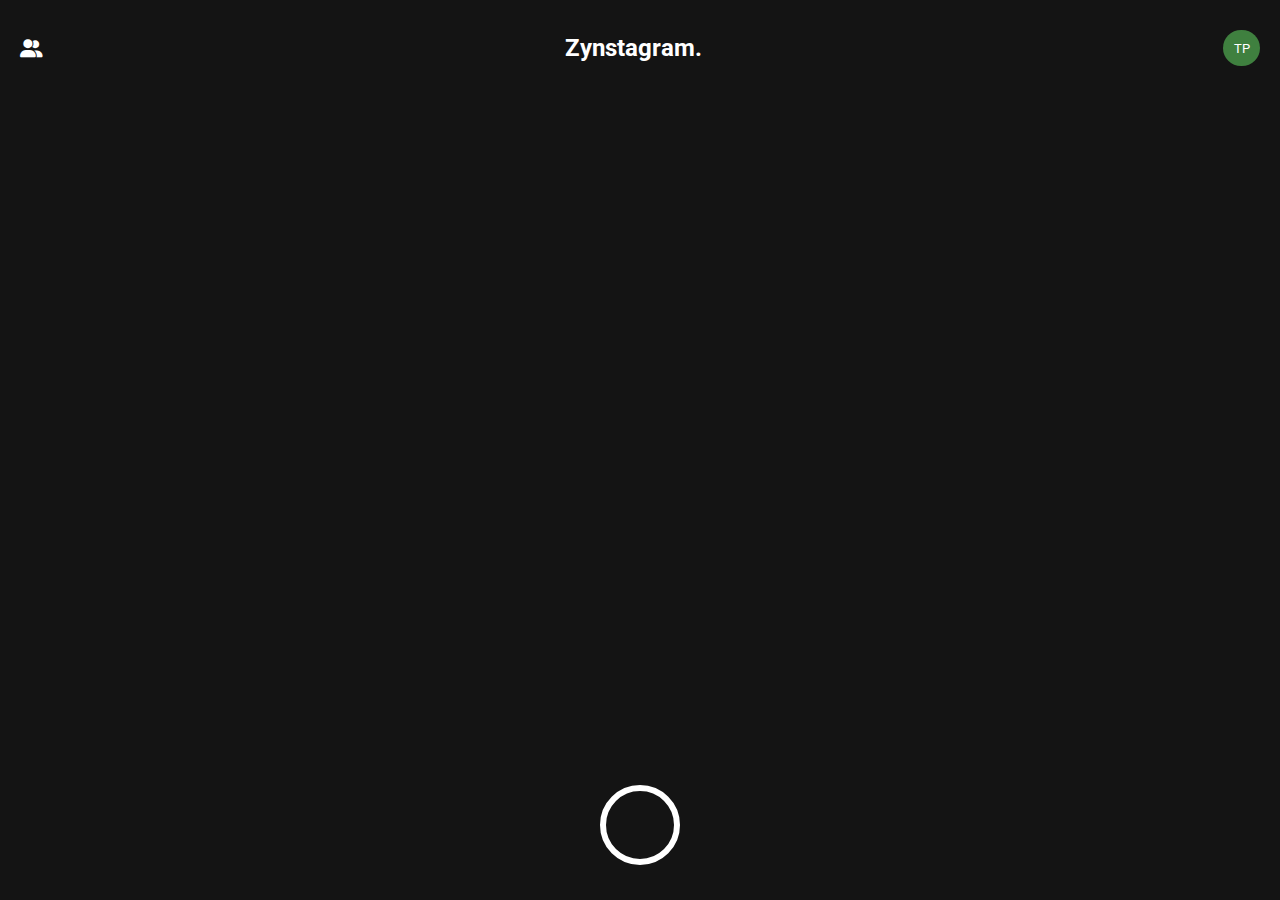
==== commit c7fa000d: "try this" ====
--- a/index.html
+++ b/index.html
@@ -21,7 +21,7 @@
     </div>
     <div id="camera-view">
         <video id="camera-stream" autoplay playsinline></video>
-        <video id="back-camera-stream" autoplay playsinline></video>
+        <video id="back-camera-stream" autoplay playsinline hidden></video>
         <canvas id="canvas" style="display:none;"></canvas>
     </div>    
     <div id="controls">
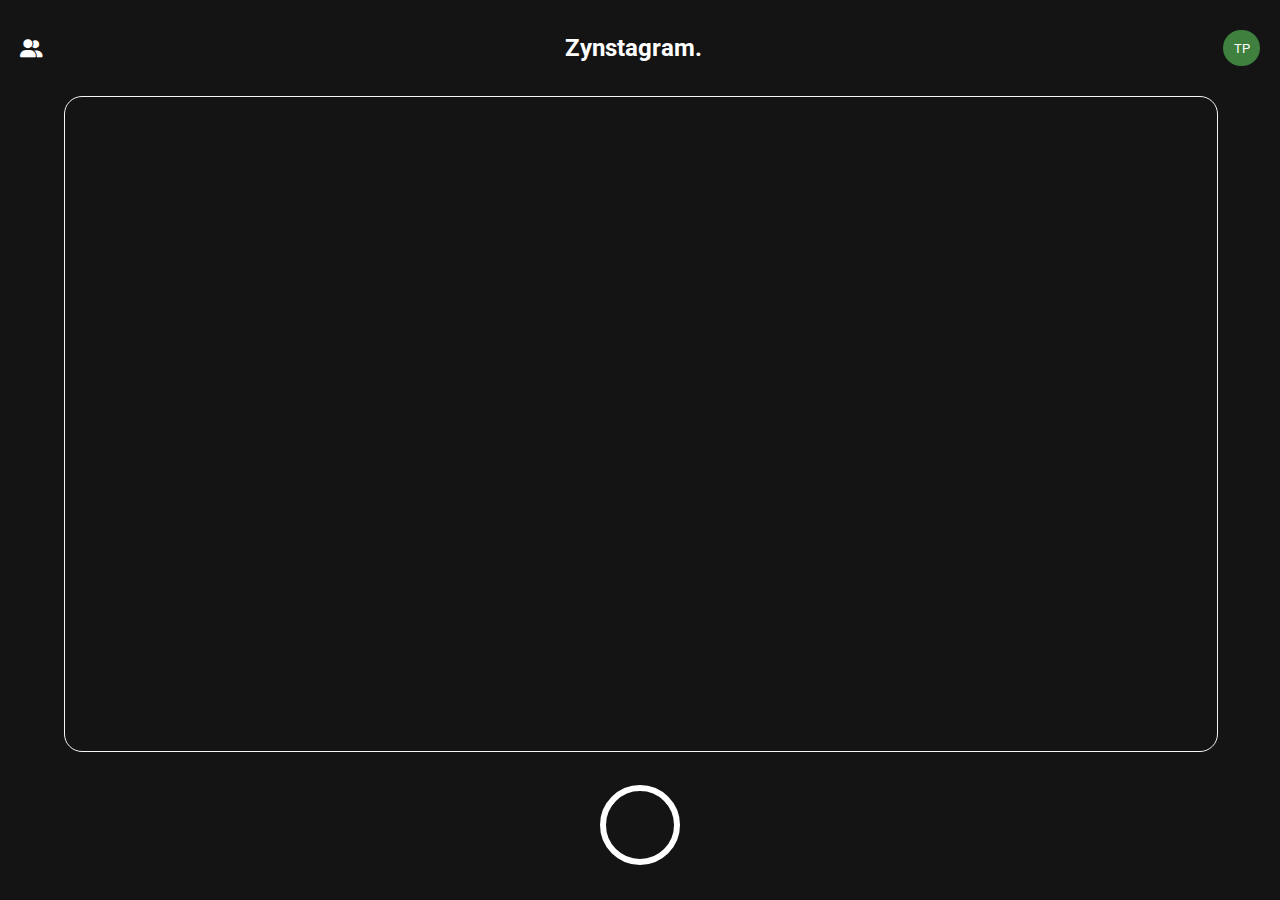
==== commit 7021171e: "coutndown" ====
--- a/index.html
+++ b/index.html
@@ -23,10 +23,12 @@
         <video id="camera-stream" autoplay playsinline></video>
         <video id="back-camera-stream" autoplay playsinline hidden></video>
         <canvas id="canvas" style="display:none;"></canvas>
+        <!-- <canvas id="canvas-back" style="display:none;"></canvas> -->
     </div>    
     <div id="controls">
         <button id="photo-button"></button>
         <button id="send-button" hidden>SEND <i class="fa-solid fa-caret-right"></i></button>
+        <p id="countdown" hidden>3</p>
     </div>
 </body>
 </html>--- a/style.css
+++ b/style.css
@@ -1,6 +1,6 @@
 @import url('https://fonts.googleapis.com/css2?family=Roboto:ital,wght@0,100;0,300;0,400;0,500;0,700;0,900;1,100;1,300;1,400;1,500;1,700;1,900&display=swap');
 
-html, body{
+html, body {
     font-family: 'roboto', sans-serif;
     background-color: rgb(20, 20, 20);
     padding: 0;
@@ -8,25 +8,22 @@
     margin: 0;
 }
 
-body{
+body {
     display: flex;
     flex-direction: column;
     align-items: center;
     justify-content: space-between;
-    /* width: 100%; */
-    /* background-color: red; */
 }
 
-p,i,a,h1,h2,h3{
+p, i, a, h1, h2, h3 {
     margin: 0;
-    /* line-height: auto; */
 }
 
-button{
+button {
     cursor: pointer;
 }
 
-#header{
+#header {
     color: white;
     display: flex;
     flex-direction: row;
@@ -35,18 +32,17 @@
     width: 100%;
     padding: 32px 20px;
     box-sizing: border-box;
-    /* background-color: grey; */
 }
 
-h1{
+h1 {
     font-size: 24px;
 }
 
-.friends-button{
+.friends-button {
     font-size: 18px;
 }
 
-.profile-pic{
+.profile-pic {
     background-color: rgb(63, 128, 63);
     height: 65%;
     aspect-ratio: 1;
@@ -58,43 +54,48 @@
     display: flex;
 }
 
-#camera-view{
-    /* background-color: rgb(133, 195, 174); */
-    /* height: 80vh; */
+#camera-view {
     flex: 1;
     width: 90%;
     position: relative;
-    /* margin: 20px; */
-    /* border-radius: 18px; */
-    /* box-sizing: border-box; */
 }
 
-#camera-stream, canvas {
+canvas{
+    width: 100%;
+    object-fit: cover;
+    height: 100%;
+    border: solid 1px greenyellow;
+    border-radius: 18px;
+    object-fit: cover;
+}
+
+#camera-stream{
     width: 100%;
     height: 100%;
     border-radius: 18px;
     object-fit: cover;
+    border: solid 1px rgb(245, 245, 245);
 }
 
 #back-camera-stream {
     position: absolute;
     top: 10px;
     left: 10px;
-    height: 30%;
-    aspect-ratio: 0.7;
+    width: 30%; /* Adjust size as needed */
+    aspect-ratio: 0.7; /* Maintain aspect ratio */
     border-radius: 18px;
     border: solid 1px rgb(245, 245, 245);
-    object-fit: cover;
+    object-fit:cover;
 }
 
-#controls{
+#controls {
     height: 150px;
     display: flex;
     align-items: center;
     justify-content: center;
 }
 
-#photo-button{
+#photo-button {
     height: 80px;
     width: 80px;
     border-radius: 999px;
@@ -102,10 +103,16 @@
     border: 6px solid white;
 }
 
-#send-button{
+#send-button {
     background-color: rgba(0, 0, 0, 0);
     border: none;
     color: white;
     font-weight: 900;
     font-size: 32px;
-}+}
+
+#countdown{
+    font-size: 56px;
+    color: white;
+    font-weight: 700;
+}
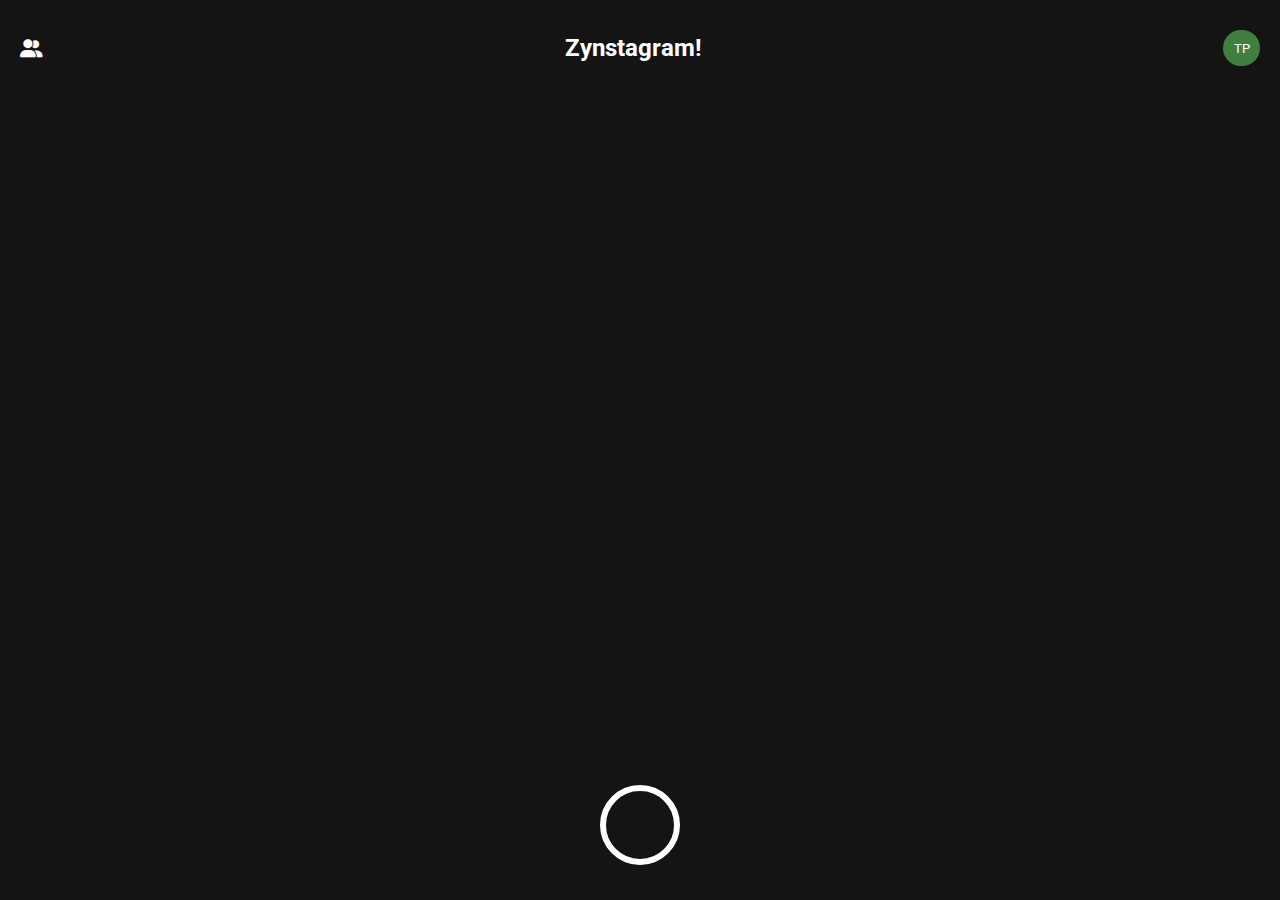
==== commit 49cc7a93: "!" ====
--- a/index.html
+++ b/index.html
@@ -11,19 +11,19 @@
     <meta name="apple-mobile-web-app-capable" content="yes">
     <meta name="apple-mobile-web-app-status-bar-style" content="black-translucent">
     <meta name="apple-mobile-web-app-title" content="Zynstagram">
-    <!-- <link rel="apple-touch-icon" href="images/logo.png"> -->
+    <link rel="apple-touch-icon" href="images/icon-128x128.png">
 </head>
 <body>
     <div id="header">
         <i class="fa-solid fa-user-group friends-button"></i>
-        <h1>Zynstagram.</h1>
+        <h1>Zynstagram!</h1>
         <div class="profile-pic">TP</div>
     </div>
     <div id="camera-view">
         <video id="camera-stream" autoplay playsinline></video>
-        <video id="back-camera-stream" autoplay playsinline hidden></video>
+        <video id="back-camera-stream" style="display:none;" autoplay playsinline></video>
         <canvas id="canvas" style="display:none;"></canvas>
-        <!-- <canvas id="canvas-back" style="display:none;"></canvas> -->
+        <canvas id="canvas-back" style="display:none;"></canvas>
     </div>    
     <div id="controls">
         <button id="photo-button"></button>
@@ -31,4 +31,4 @@
         <p id="countdown" hidden>3</p>
     </div>
 </body>
-</html>+</html>
--- a/style.css
+++ b/style.css
@@ -60,13 +60,23 @@
     position: relative;
 }
 
-canvas{
+#canvas{
     width: 100%;
     object-fit: cover;
     height: 100%;
+    border-radius: 18px;
+    transform: scaleX(-1);
+}
+
+#canvas-back{
+    position: absolute;
+    top: 10px;
+    left: 10px;
+    width: 30%; /* Adjust size as needed */
+    aspect-ratio: 0.7; /* Maintain aspect ratio */
+    border-radius: 18px;
     border: solid 1px greenyellow;
-    border-radius: 18px;
-    object-fit: cover;
+    object-fit:cover;
 }
 
 #camera-stream{
@@ -74,7 +84,8 @@
     height: 100%;
     border-radius: 18px;
     object-fit: cover;
-    border: solid 1px rgb(245, 245, 245);
+    /* border: solid 1px rgb(245, 245, 245); */
+    transform: scaleX(-1);
 }
 
 #back-camera-stream {
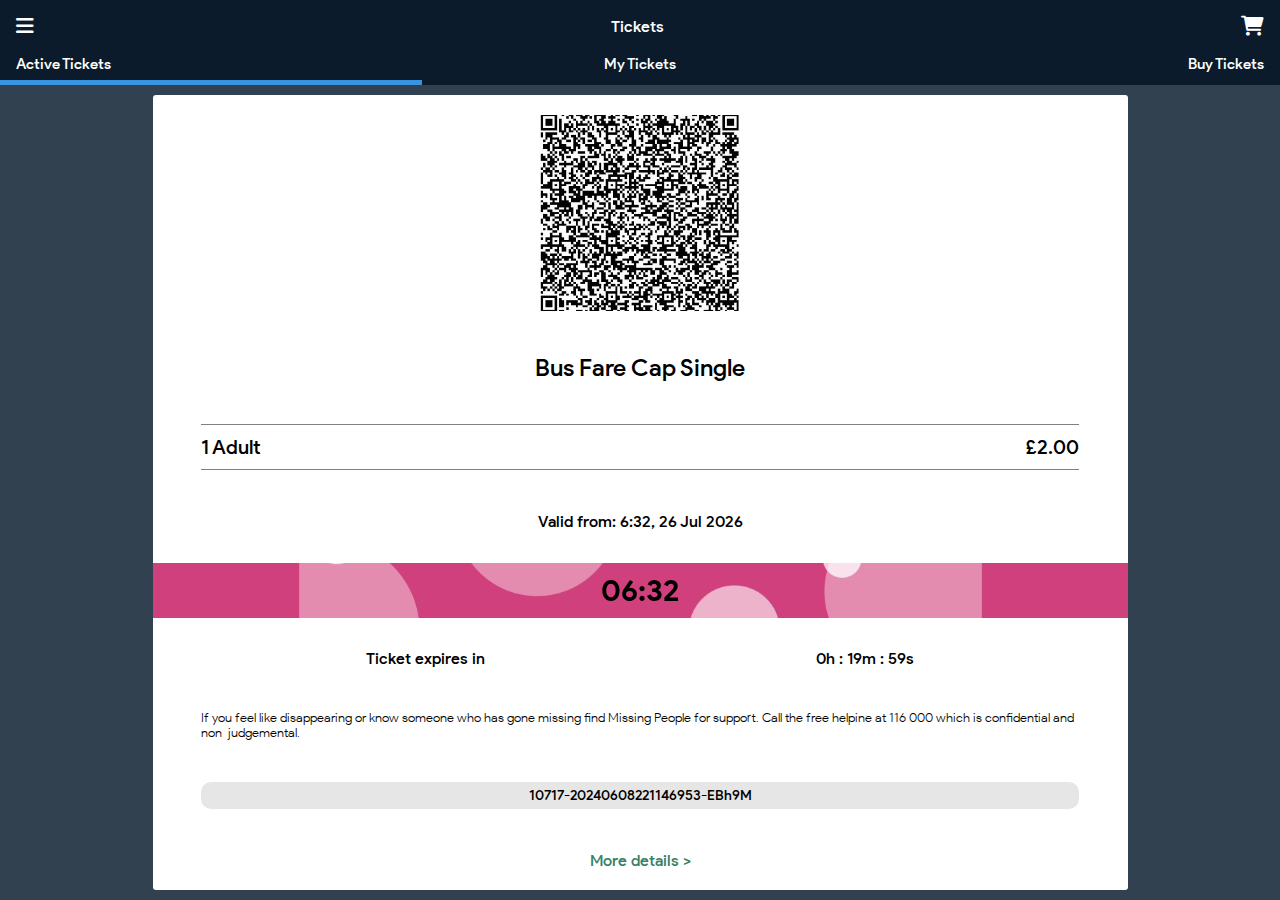
==== commit 27492de8: "bus test" ====
--- a/index.html
+++ b/index.html
@@ -3,32 +3,216 @@
 <head>
     <meta charset="UTF-8">
     <meta name="viewport" content="width=device-width, initial-scale=1.0">
-    <title>Zynstagram</title>
+    <title>Stagecoach</title>
     <link rel="stylesheet" href="https://cdnjs.cloudflare.com/ajax/libs/font-awesome/6.0.0-beta3/css/all.min.css">
     <link rel="stylesheet" href="style.css">
-    <link rel="manifest" href="/manifest.json">
     <script src="script.js"></script>
     <meta name="apple-mobile-web-app-capable" content="yes">
     <meta name="apple-mobile-web-app-status-bar-style" content="black-translucent">
-    <meta name="apple-mobile-web-app-title" content="Zynstagram">
-    <link rel="apple-touch-icon" href="images/icon-128x128.png">
+    <meta name="apple-mobile-web-app-title" content="Stagecoach">
+    <link rel="apple-touch-icon" href="images/logo.png">
 </head>
 <body>
     <div id="header">
-        <i class="fa-solid fa-user-group friends-button"></i>
-        <h1>Zynstagram!</h1>
-        <div class="profile-pic">TP</div>
-    </div>
-    <div id="camera-view">
-        <video id="camera-stream" autoplay playsinline></video>
-        <video id="back-camera-stream" style="display:none;" autoplay playsinline></video>
-        <canvas id="canvas" style="display:none;"></canvas>
-        <canvas id="canvas-back" style="display:none;"></canvas>
-    </div>    
-    <div id="controls">
-        <button id="photo-button"></button>
-        <button id="send-button" hidden>SEND <i class="fa-solid fa-caret-right"></i></button>
-        <p id="countdown" hidden>3</p>
+        <i class="fa-solid fa-bars header-icon" id="menu-button"  onclick="toggleSideMenu()"></i>
+        <p id="tickets">Tickets</p>
+        <i class="fa fa-cart-shopping header-icon"></i>
+    </div>
+    <div id="navbar">
+        <p class="navbar-item" style="text-align: left;" onclick="showSection(0)">Active Tickets</p>
+        <p class="navbar-item" style="text-align: center;" onclick="showSection(1)">My Tickets</p>
+        <p class="navbar-item" style="text-align: right;"  onclick="showSection(2)">Buy Tickets</p>
+    </div>
+    <div id="main">
+        <div class="main-section" id="active-tickets">
+            <div id="active-ticket">
+                <div id="qr-code"></div>
+                <p id="active-ticket-name">Bus Fare Cap Single</p>
+                <div id="active-ticket-desc">
+                    <p>1 Adult</p>
+                    <p>£2.00</p>
+                </div>
+                <p id="valid-from">Valid from:   16:23, 11 Jun 2024</p>
+                <!-- <div id="badge-container">
+                    <div id="badge" onclick="toggleBadgeOptions()">
+                        <p id="badge-text">Mayor</p>
+                    </div>
+                </div> -->
+                <div id="badge-container">
+                    <div id="badge" onclick="toggleBadgeOptions()">
+                        <video id="badge-video" autoplay muted loop playsinline>
+                            <source src="videos/pink.mp4" type="video/mp4">
+                            Your browser does not support the video tag.
+                        </video>
+                        <p id="badge-text">Mayor</p>
+                    </div>
+                </div>
+                <div id="expires-in-container">
+                    <p id="expires-in-text">Ticket expires in</p>
+                    <p id="expires-in-time">0h : 19m : 16s</p>
+                </div>
+                <p id="missing-text">If you feel like disappearing or know someone who has gone missing find Missing People for support. Call the free helpine at 116 000 which is confidential and non-judgemental.</p>
+                <p id="serial">10717-20240608221146953-EBh9M</p>
+                <p id="more-details">More details ></p>
+            </div>
+        </div>
+        <div class="main-section" id="my-tickets">
+            <div id="how-to-use-container">
+                <div id="how-to-use-card">
+                    <div class="green-circle">?</div>
+                    <p id="how-to-use-text">How to use mobile tickets?</p>
+                </div>
+            </div>
+            
+            <p id="active-tickets-text">Active tickets (1 ticket)</p>
+            <div class="ticket-card">
+                <p class="ticket-card-title">Manchester Annual UniRider</p>
+                <p style="font-weight: 300;">Unlimited travel on Stagecoach and magic buses in Greater Manchester</p>
+                <div class="valid-for-container">
+                    <i class="fa fa-info-circle info-icon" aria-hidden="true"></i>
+                    <p class="valid-for-text">Valid for 0h 20m from time of activation</p>
+                </div>
+                <!-- <p class="internet-connection">You need an internet connection to activate this ticket.</p> -->
+                <p class="terms-and-conditions">Terms & conditions</p>
+                <hr class="dotted-divider-2">
+                <p class="student-text">1 Student</p>
+                <p class="student-id-text">Must be used with Student ID Card. For students aged 16 and over and who are in higher or further education.</p>
+                <div class="ticket-card-footer">
+                    <div class="mobile-ticket">
+                        <div class="mobile-ticket-icon"></div>
+                        <div class="mobile-ticket-description">
+                            <p class="mobile-ticket-text">Mobile ticket</p>
+                            <p class="ticket-card-price">£2.00</p>
+                        </div>
+                    </div>
+                    <button class="buy-ticket-button">Buy ticket</button>
+                </div>
+            </div>
+        </div>
+        <div class="main-section" id="buy-tickets">
+            <div id="recently-purchased">
+                <p id="recently-purchased-text">Recently purchased</p>
+                <div class="ticket-card">
+                    <p class="ticket-card-title">Bus Fare Cap Single</p>
+                    <p class="terms-and-conditions">Terms & conditions</p>
+                    <p class="adult-child">1 Adult</p>
+                    <div class="ticket-card-footer">
+                        <div class="mobile-ticket">
+                            <div class="mobile-ticket-icon"></div>
+                            <div class="mobile-ticket-description">
+                                <p class="mobile-ticket-text">Mobile ticket</p>
+                                <p class="ticket-card-price">£2.00</p>
+                            </div>
+                        </div>
+                        <button class="buy-ticket-button">Buy ticket</button>
+                    </div>
+                </div>
+            </div>
+            <div id="buy-tickets-main">
+                <div id="tickets-in">
+                    <p id="tickets-in-text">Tickets in</p>
+                    <div id="select-location">
+                        <p id="location-name">Manchester</p>
+                        <i class="fa fa-angle-right sc-green"></i>
+                    </div>
+                </div>
+                <div id="select-time">
+                    <div class="selected-time-item">Single</div>
+                    <div class="select-time-item">Daily</div>
+                    <div class="select-time-item">Weekly</div>
+                    <div class="select-time-item">Student</div>
+                </div>
+                <hr class="dotted-divider">
+                <p class="buy-tickets-header">SINGLE TICKETS</p>
+                <div class="ticket-card">
+                    <p class="ticket-card-title">Bus Fare Cap Single</p>
+                    <div class="valid-for-container">
+                        <i class="fa fa-info-circle info-icon" aria-hidden="true"></i>
+                        <p class="valid-for-text">Valid for 0h 20m from time of activation</p>
+                    </div>
+                    <p class="internet-connection">You need an internet connection to activate this ticket.</p>
+                    <p class="terms-and-conditions">Terms & conditions</p>
+                    <hr class="dotted-divider-2">
+                    <p class="adult-child">Adult</p>
+                    <p class="helpline-text">If you feel like disappearing or know someone who has gone missing find Missing People for support. Call the free helpline on 116 000 which is confidential and non-judgemental.</p>
+                    <div class="ticket-card-footer">
+                        <div class="mobile-ticket">
+                            <div class="mobile-ticket-icon"></div>
+                            <div class="mobile-ticket-description">
+                                <p class="mobile-ticket-text">Mobile ticket</p>
+                                <p class="ticket-card-price">£2.00</p>
+                            </div>
+                        </div>
+                        <button class="buy-ticket-button">Buy ticket</button>
+                    </div>
+                </div>
+                <p class="view-other-text">View other mobile tickets in Manchester</p>
+                <div class="other-tickets-container">
+                    <div class="other-ticket-button">Daily</div>
+                    <div class="other-ticket-button">Weekly</div>
+                    <div class="other-ticket-button">Student</div>
+                    <div class="other-ticket-button">Flexible</div>
+                    <div class="other-ticket-button">All</div>
+                </div>
+            </div>
+        </div>
+    </div>
+    <div id="side-menu-background" onclick="toggleSideMenu()">
+    </div>
+    <div id="side-menu">
+        <div id="side-menu-top">
+            <button id="my-account" onclick="changeProfileName()">My account</button>
+            <p id="profile-name" onclick="changeProfileName()">Tom Poyser</p>
+            <!-- <img id="profile-icon" src="images/profile.png"> -->
+            <div id="profile-icon"></div>
+        </div>
+        <div id="side-menu-bottom">
+            <div id="side-menu-nav">
+                <div class="side-menu-nav-item">
+                    <p>Live map</p>
+                    <i class="fa-solid fa-chevron-right sc-green"></i>
+                </div>
+                <div class="side-menu-nav-item">
+                    <p>Plan your journey</p>
+                    <i class="fa-solid fa-chevron-right sc-green"></i>
+                </div>
+                <div class="side-menu-nav-item">
+                    <p>Get your ticket</p>
+                    <i class="fa-solid fa-chevron-right sc-green"></i>
+                </div>
+                <div class="side-menu-nav-item">
+                    <p>See your favourites</p>
+                    <i class="fa-solid fa-chevron-right sc-green"></i>
+                </div>
+                <div class="side-menu-nav-item">
+                    <p>More</p>
+                    <i class="fa-solid fa-chevron-right sc-green"></i>
+                </div>
+            </div>
+            <div id="side-menu-footer">
+                <p id="ukb">UKB-V4.26.0</p>
+                <hr>
+                <div id="side-menu-controls">
+                    <p class="sc-green"><i class="fa fa-sign-out" aria-hidden="true"></i>  Log out</p>
+                    <p id="help-and-faqs">Help & FAQs</p>
+                </div>
+            </div>
+        </div>
+    </div>
+    <div id="overlay-menu">
+        <div id="options-menu">
+            <label for="input-word">Enter word:</label>
+            <input type="text" name="input-word" id="input-word">
+            <label for="select-color">Select colour:</label>
+            <select name="select-color" id="select-color">
+                <option value="green">Green</option>
+                <option value="blue">Blue</option>
+                <option value="pink">Pink</option>
+                <option value="orange">Orange</option>
+                <option value="grey">Grey</option>
+            </select>
+            <button class="ok-btn" onclick="submitBadgeOptions()">OK</button>
+        </div>
     </div>
 </body>
-</html>
+</html>--- a/style.css
+++ b/style.css
@@ -1,129 +1,885 @@
+
+@import url('https://fonts.googleapis.com/css2?family=Radio+Canada&display=swap');
 @import url('https://fonts.googleapis.com/css2?family=Roboto:ital,wght@0,100;0,300;0,400;0,500;0,700;0,900;1,100;1,300;1,400;1,500;1,700;1,900&display=swap');
+@font-face {
+    font-family: 'circ';
+    src: url('fonts/circ.ttf') format('truetype');
+    font-weight: normal;
+    font-style: normal;
+}
+@font-face {
+    font-family: 'Product Sans';
+    src: url('fonts/ProductSans-Regular.ttf') format('truetype');
+    font-weight: normal;
+    font-style: normal;
+}
+@font-face {
+    font-family: 'Product Sans';
+    src: url('fonts/ProductSans-Bold.ttf') format('truetype');
+    font-weight: bold;
+    font-style: normal;
+}
+@font-face {
+    font-family: 'Product Sans';
+    src: url('fonts/ProductSans-Light.ttf') format('truetype');
+    font-weight: 300;
+    font-style: normal;
+}
+
+@font-face {
+    font-family: 'Product Sans';
+    src: url('fonts/ProductSans-Medium.ttf') format('truetype');
+    font-weight: medium;
+    font-style: normal;
+}
+@font-face {
+    font-family: 'Product Sans';
+    src: url('fonts/ProductSans-Thin.ttf') format('truetype');
+    font-weight: 100;
+    font-style: normal;
+}
+@font-face {
+    font-family: 'Product Sans';
+    src: url('fonts/ProductSans-Black.ttf') format('truetype');
+    font-weight: 900;
+    font-style: normal;
+}
 
 html, body {
-    font-family: 'roboto', sans-serif;
-    background-color: rgb(20, 20, 20);
-    padding: 0;
     height: 100%;
     margin: 0;
-}
-
-body {
-    display: flex;
-    flex-direction: column;
-    align-items: center;
+    display: flex;
+    font-family: 'Product Sans', sans-serif;
+    font-weight: 500;
+    flex-direction: column;
+    background-color: #0b1b2b;
+    /* width: 100vw; */
+}
+
+p,i{
+    margin: 0;
+    padding: 0;
+}
+
+/* #header{
+    position: fixed;
+    width: 100%;
+    padding-top: 16px;
+    padding-bottom: 20px;
+} */
+
+#navbar{
+    position: fixed;
+    width: 100%;
+    top: 50px;
+    padding-bottom: 12px;
+    /* box-sizing: border-box; */
+}
+
+#header,#navbar{
+    background-color: #0b1b2b;
+    color: white;
+    font-size: 16px;
+    display: flex;
+    flex-direction: row;
+    align-items: center;
+    justify-content: space-between ;
+    text-align: center;
+    padding: 0 16px;
+    box-sizing: border-box;
+    z-index: 100;
+    position: fixed;
+}
+
+#header{
+    width: 100%;
+    /* height: 300px; */
+    top: 0;
+    /* background-color: pink; */
+    padding-top: 16px;
+    padding-bottom: 20px;
+    /* padding-top: -300px; */
+}
+
+#navbar{
+    width: 100%;
+    top: 55px;
+    padding-bottom: 12px;
+}
+
+/* 
+#header{
+    padding-top: 16px;
+    padding-bottom: 20px;
+} */
+
+.header-icon{
+    font-size: 20px;
+}
+
+/* #navbar{
+    padding-bottom: 12px;
+    position: relative;
+} */
+
+.navbar-item {
+    color: white;
+    width: 100%;
+    font-size: 15px;
+    cursor: pointer;
+    opacity: 1; /* Initial opacity */
+    transition: opacity 0.1s; /* Transition effect for opacity */
+}
+
+.navbar-item:hover {
+    animation: fadeIn 0.6s forwards; /* Trigger animation on hover */
+}
+
+/* Define keyframes for the fade-in animation */
+@keyframes fadeIn {
+    0% {
+        opacity: 0.2;
+    }
+    100% {
+        opacity: 1;
+    }
+}
+
+#navbar::after {
+    content: '';
+    position: absolute;
+    bottom: 0;
+    left: 0%;
+    width: 33%;
+    border-bottom: 5px solid #3993e1;
+    transition: left 0.3s ease;
+}
+
+#navbar.active-0::after {
+    left: 0%;
+}
+
+#navbar.active-1::after {
+    left: 33%;
+}
+
+#navbar.active-2::after {
+    /* width: 27%; */
+    left: 70%;
+}
+
+#main{
+    /* flex: 1; */
+    position:relative;
+    top: 85px;
+    width: 100%;
+    box-sizing: border-box;
+    /* height: min-content; */
+    /* background-color: red; */
+
+}
+
+/* .main-section {
+    opacity: 0;
+    transition: opacity 0.15s ease-in-out;
+    width: 100%;
+}
+
+.main-section.visible {
+    opacity: 1;
+    display: flex;
+    flex-direction: column;
+    box-sizing: border-box;
+    align-items: center;
+} */
+/* .main-section {
+    display: none;
+}
+
+.main-section.visible {
+    display: flex;
+    flex-direction: column;
+    box-sizing: border-box;
+    align-items: center;
+    width: 100%;
+} */
+
+.main-section {
+    display: flex;
+    flex-direction: column;
+    box-sizing: border-box;
+    align-items: center;
+    width: 100%;
+}
+
+
+
+#my-tickets{
+    background-color: #e4e5e7;
+    padding: 0 10px;
+    min-height: 100vh;
+    /* display: none;
+    flex-direction: column; */
+}
+
+#buy-tickets{
+    box-sizing: border-box;
+    background-color: #e4e5e7;
+    height: min-content;
+    /* background-color: rebeccapurple; */
+}
+
+#recently-purchased{
+    background-color: #d0d8de;
+    width: 100%;
+    display: flex;
+    flex-direction: column;
+    align-items: center;
+    /* box-sizing: border-box; */
+    padding: 18px 14px 22px 14px;
+    box-sizing: border-box;
+    row-gap: 18px;
+}
+
+#recently-purchased-text{
+    color: #0b1b2b;
+    font-weight: 600;
+}
+
+.ticket-card{
+    width: 100%;
+    background-color: white;
+    box-sizing: border-box;
+    padding: 12px;
+    border-radius: 5px;
+    border-left: solid 7px #0b1b2b;
+    display: flex;
+    flex-direction: column;
+    row-gap: 12px;
+}
+
+.ticket-card-title{
+    color: #0b1b2b;
+    font-size: 20px;
+    font-weight: 900;
+}
+
+.terms-and-conditions{
+    color: #388166;
+    font-weight: 600;
+    /* font-size: 18px; */
+}
+
+.adult-child{
+    color: #0b1b2b;
+    font-weight: 400;
+}
+
+.ticket-card-footer{
+    display: flex;
+    flex-direction: row;
     justify-content: space-between;
 }
 
-p, i, a, h1, h2, h3 {
-    margin: 0;
-}
-
-button {
-    cursor: pointer;
-}
-
-#header {
-    color: white;
-    display: flex;
-    flex-direction: row;
-    align-items: center;
-    justify-content: space-between;
-    width: 100%;
-    padding: 32px 20px;
-    box-sizing: border-box;
-}
-
-h1 {
-    font-size: 24px;
-}
-
-.friends-button {
-    font-size: 18px;
-}
-
-.profile-pic {
-    background-color: rgb(63, 128, 63);
-    height: 65%;
-    aspect-ratio: 1;
-    padding: 8px;
-    align-items: center;
-    justify-content: center;
-    font-size: 13px;
-    border-radius: 999px;
-    display: flex;
-}
-
-#camera-view {
+.mobile-ticket{
+    display: flex;
+    flex-direction: row;
+    align-items: center;
+    column-gap: 8px;
     flex: 1;
-    width: 90%;
-    position: relative;
-}
-
-#canvas{
-    width: 100%;
-    object-fit: cover;
-    height: 100%;
-    border-radius: 18px;
-    transform: scaleX(-1);
-}
-
-#canvas-back{
-    position: absolute;
-    top: 10px;
-    left: 10px;
-    width: 30%; /* Adjust size as needed */
-    aspect-ratio: 0.7; /* Maintain aspect ratio */
-    border-radius: 18px;
-    border: solid 1px greenyellow;
-    object-fit:cover;
-}
-
-#camera-stream{
-    width: 100%;
-    height: 100%;
-    border-radius: 18px;
-    object-fit: cover;
-    /* border: solid 1px rgb(245, 245, 245); */
-    transform: scaleX(-1);
-}
-
-#back-camera-stream {
-    position: absolute;
-    top: 10px;
-    left: 10px;
-    width: 30%; /* Adjust size as needed */
-    aspect-ratio: 0.7; /* Maintain aspect ratio */
-    border-radius: 18px;
-    border: solid 1px rgb(245, 245, 245);
-    object-fit:cover;
-}
-
-#controls {
-    height: 150px;
-    display: flex;
-    align-items: center;
-    justify-content: center;
-}
-
-#photo-button {
-    height: 80px;
-    width: 80px;
-    border-radius: 999px;
-    background-color: rgba(0, 0, 0, 0);
-    border: 6px solid white;
-}
-
-#send-button {
-    background-color: rgba(0, 0, 0, 0);
+}
+
+.mobile-ticket-icon{
+    height: 80%;
+    aspect-ratio: 0.8;
+    /* background-color: rgba(128, 128, 128, 0.201); */
+    background-image: url('images/mobile-icon.png');
+    background-size: 75%;
+    background-position: center;
+    background-repeat: no-repeat;
+}
+
+.mobile-ticket-text{
+    color: #0b1b2b;
+    font-weight: 400;
+}
+
+.ticket-card-price{
+    font-weight: 900;
+    font-size: 20px;
+    color: #0b1b2b;
+    /* margin-top: 2px; */
+}
+
+.buy-ticket-button{
+    background-color: #388166;
     border: none;
     color: white;
+    font-family: 'Product Sans', sans-serif;
+    font-weight: 500;
+    font-size: 15px;
+    border-radius: 3px;
+    padding: 12px 34px;
+}
+
+#buy-tickets-main{
+    padding: 0 16px;
+    width: 100%;
+    box-sizing: border-box;
+    display: flex;
+    flex-direction: column;
+    align-items: center;
+    /* background-color: pink; */
+}
+
+#tickets-in{
+    display: flex;
+    flex-direction: row;
+    width: 100%;
+    column-gap: 10px;
+    box-sizing: border-box;
+    /* padding: 0 14px; */
+    align-items: center;
+    /* margin-top: 20px; */
+    margin: 20px 0;
+}
+
+#tickets-in-text{
+
+}
+
+#select-time{
+    background-color: #388166;
+    display: flex;
+    flex-direction: row;
+    justify-content: space-between;
+    width: 92%;
+    box-sizing: border-box;
+    border-radius: 5px;
+    column-gap: 1px;
+    /* row-gap: 2px; */
+    padding: 1px 0;
+    /* border: solid 1px #388166; */
+    margin: 6px 0;
+}
+
+.select-time-item{
+    /* align-items: center; */
+    text-align: center;
+    width: 100%;
+    /* box-sizing: border-box; */
+    color:#388166;
+    background-color: rgba(255, 255, 255, 1);
+    padding: 10px 0;
+    /* margin: 10px 0; */
+    font-weight: 600;
+}
+
+.selected-time-item{
+    /* align-items: center; */
+    text-align: center;
+    width: 100%;
+    /* box-sizing: border-box; */
+    color: white;
+    /* background-color: rgba(255, 255, 255, 0); */
+    padding: 10px 0;
+}
+
+#select-location{
+    flex: 1;
+    background-color: white;
+    display: flex;
+    flex-direction: row;
+    justify-content: space-between;
+    padding: 12px;
+    border-radius: 2px;
+    border: 1px solid rgb(200, 200, 200);
+}
+
+#location-name{
+    font-weight: 300;
+}
+
+.dotted-divider{
+    border: none;
+    border-top: 2px dotted #aaaaaa;
+    height: 1px;
+    width: 100%;
+    margin: 0;
+    margin-top: 16px;
+}
+
+.dotted-divider-2{
+    border: none;
+    border-top: 2px dotted #d4d4d4;
+    height: 1px;
+    width: 100%;
+    margin: 0;
+    margin-top: 10px;
+}
+
+.buy-tickets-header{
+    width: 100%;
     font-weight: 900;
-    font-size: 32px;
-}
-
-#countdown{
-    font-size: 56px;
+    font-size: 20px;
+    color: black;
+    margin: 20px 0;
+}
+
+.valid-for-container{
+    display: flex;
+    flex-direction: row;
+    align-items: center;
+    column-gap: 7px;
+    margin-top: 16px;
+}
+
+.info-icon{
+    color: rgb(199, 199, 199);
+    font-size: 12px;
+}
+
+.valid-for-text{
+    font-weight: 600;
+    color: #0b1b2b;;
+}
+
+.internet-connection{
+    font-size: 15px;
+    font-weight: 600;
+    color: #388166;
+    margin-top: 8px;
+    margin-bottom: 20px;
+}
+
+.helpline-text{
+    /* font-size: 16px; */
+    font-weight: 300;
+    font-style: italic;
+    color:#0b1b2be8;
+    margin-top: 20px;
+    margin-bottom: 10px;
+}
+
+.view-other-text{
+    margin: 16px 0;
+    font-size: 18px;
+    font-weight: 600;
+}
+
+.other-tickets-container{
+    display: flex;
+    flex-direction: row;
+    gap: 8px;
+    margin: 3px 0 20px 0;
+    flex-wrap: wrap;
+    width: 100%;
+    overflow: hidden;
+    align-items: center;
+    justify-content: center;
+}
+
+.other-ticket-button{
+    color: #388166;
+    background-color: white;
+    padding: 10px 30px;
+    border-radius: 5px;
+    border: solid 1px #388166;
+    font-weight: 600;
+    box-sizing: border-box;
+}
+
+/* ===== SIDE MENU CSS =========================== */
+
+#side-menu-background{
+    visibility: hidden;
+    opacity: 0;
+    background-color: rgba(160, 160, 160, 0.6);
+    position: fixed;
+    width: 100%;
+    height: 100%;
+    z-index: 998;
+    transition: opacity 0.5s ease, visibility 0.5s;
+}
+
+#side-menu{
+    background-color: white;
+    position: fixed;
+    z-index: 999;
+    height: 100%;
+    width: 80%;
+    left: -100%;
+    transition: left 0.3s ease-in;
+    display: flex;
+    flex-direction: column;
+}
+
+#menu-button{
+    cursor: pointer;
+}
+
+#side-menu-background.visible {
+    visibility: visible;
+    opacity: 1;
+}
+
+#side-menu.visible {
+    left: 0;
+}
+
+#side-menu-top{
+    width: 100%;
+    height: 30%;
+    background-color: #e5e6e8;
+    display: flex;
+    flex-direction: column-reverse;
+    align-items: center;
+    padding: 15px;
+    box-sizing: border-box;
+}
+
+#profile-icon{
+    flex: 1;
+    width: 100%;
+    background-image: url('images/profile.png');
+    background-size: 14%;
+    background-position: center;
+    background-repeat: no-repeat;
+}
+
+#profile-name{
+    font-size: 15px;
+    font-family: 'Product Sans', sans-serif;
+    font-weight: 400;
+    cursor: pointer;
+    /* font-weight: lighter/; */
+}
+
+#my-account{
+    font-size: 14px;
+    font-family: 'Product Sans', sans-serif;
+    font-weight: 500;
+    border: none;
+    background-color: #388166;
     color: white;
-    font-weight: 700;
-}
+    padding: 10px 18px;
+    border-radius: 3px;
+    margin-top: 8px;
+}
+#side-menu-bottom{
+    width: 100%;
+    flex: 1;
+    display: flex;
+    flex-direction: column;
+}
+.sc-green{
+    color: #388166;
+}
+
+#side-menu-nav{
+    display: flex;
+    flex-direction: column;
+    width: 100%;
+    box-sizing: border-box;
+    padding: 18px;
+    row-gap: 24px;
+    flex: 1;
+}
+
+.side-menu-nav-item{
+    font-weight: bold;
+    display: flex;
+    flex-direction: row;
+    width: 100%;
+    justify-content: space-between;
+    align-items: center;
+}
+.side-menu-nav-item i{
+    margin-right: 8px;
+    font-size: 20px;
+}
+.side-menu-nav-item p{
+    font-size: 18px;
+}
+
+#side-menu-footer{
+    margin-top: auto;
+    margin-bottom: 18%;
+}
+
+#ukb{
+    margin-top: auto;
+    text-align: center;
+    font-size: 15px;
+    font-weight: 400;
+}
+
+#side-menu-controls{
+    display: flex;
+    flex-direction: row;
+    justify-content: space-between;
+    margin-top: 20px;
+    padding: 0 18px;
+}
+
+#help-and-faqs{
+    font-weight: 900;
+    font-size: 15px;
+}
+
+#how-to-use-container{
+    /* background-color: #888888; */
+    width: 100%;
+    padding: 12px 10px;
+    /* box-sizing: border-box; */
+    border-bottom: solid 1px rgb(0, 0, 0,0.15);
+}
+
+#how-to-use-card{
+    background-color: white;
+    padding: 10px;
+    border-radius: 1px;
+    display: flex;
+    flex-direction: row;
+    align-items: center;
+    justify-content: center;
+    column-gap: 6px;
+}
+
+#how-to-use-text{
+    color: #388166;
+}
+
+.green-circle{
+    border-radius: 999px;
+    height: 18px;
+    aspect-ratio: 1;
+    color: #388166;
+    border: solid 2px #388166;
+    display: flex;
+    flex-direction: row;
+    align-items: center;
+    justify-content: center;
+}
+
+#active-tickets-text{
+    color: #388166;
+    margin: 20px 2px;
+    text-align: left;
+    width: 100%;
+}
+
+.student-text{
+    color: #0b1b2b;
+    font-weight: 300;
+    font-size: 18px;
+}
+
+.student-id-text{
+    /* font-size: 16px; */
+    font-weight: 300;
+    font-style: italic;
+    color:#0b1b2be8;
+    /* margin-top: 20px; */
+    margin-bottom: 10px;
+}
+
+/*===== ACTIVE TICKETS ==============================*/
+
+#active-tickets{
+    background-color: #32414f;
+    padding: 10px;
+    /* height: calc(100% - 85px); */
+    height: calc(100vh - 85px);
+}
+
+#active-ticket{
+    background-color: white;
+    border-radius: 3px;
+    height: 100%;
+    display: flex;
+    flex-direction: column;
+    align-items: center;
+    /* padding: 20px 20px; */
+    /* box-sizing: border-box; */
+    padding: 20px 0;
+    justify-content: space-between;
+}
+
+#qr-code{
+    background-image: url('images/qr.jpeg');
+    background-repeat: no-repeat;
+    background-size: contain;
+    background-position: center;
+    /* background-; */
+    /* flex: 1; */
+    height: 26%;
+    width: 100%;
+    /* background-color: pink; */
+}
+
+#active-ticket-name{
+    /* padding: 12px 0; */
+    font-size: 24px;
+}
+
+#active-ticket-desc{
+    font-size: 20px;
+    display: flex;
+    flex-direction: row;
+    justify-content: space-between;
+    width: 90%;
+    border-top: solid 1px grey;
+    border-bottom: solid 1px grey;
+    padding: 10px 0;
+    /* margin: 0 60px; */
+    /* box-sizing: border-box; */
+}
+
+#valid-from{
+    width: 90%;
+    text-align: center;
+    margin-bottom: -10px;
+}
+
+#badge-container {
+    width: 100%;
+    display: flex;
+    align-items: center;
+    justify-content: center;
+    height: 55px;
+}
+/*
+#badge {
+    background-image: url("images/pink.png");
+    background-size: cover;
+    background-position: center;
+    background-repeat: no-repeat;
+    width: 100%;
+    display: flex;
+    align-items: center;
+    justify-content: center;
+    height: 55px;
+    transform-origin: center center;
+    transition: transform 0.1s ease-out;
+}
+
+#badge-text{
+    font-size: 30px;
+    font-weight: bold;
+    transition: opacity 0.8s;
+    opacity: 1;
+} */
+
+#badge {
+    width: 100%;
+    display: flex;
+    align-items: center;
+    justify-content: center;
+    height: 55px;
+    transform-origin: center center;
+    transition: transform 0.1s ease-out;
+}
+
+#badge-video {
+    position: absolute;
+    top: 0;
+    left: 0;
+    width: 100%;
+    height: 100%;
+    object-fit: cover;
+    z-index: -1;
+}
+
+#badge-text {
+    font-size: 30px;
+    font-weight: bold;
+    transition: opacity 0.8s;
+    opacity: 1;
+}
+
+
+#expires-in-container{
+    margin-top: -10px;
+    width: 90%;
+    display: flex;
+    flex-direction: row;
+    justify-content: space-around;
+}
+
+#missing-text{
+    width: 90%;
+    font-size: 13px;
+    font-weight: 300;
+}
+
+#serial{
+    font-size: 14px;
+    width: 90%;
+    box-sizing: border-box;
+    background-color: #e6e6e6;
+    text-align: center;
+    border-radius: 10px;
+    padding: 5px;
+}
+
+#more-details{
+    color: #388166;
+    width: 90%;
+    text-align: center;
+    /* padding: 10px 0; */
+}
+#overlay-menu{
+    /* display: none; */
+    position: fixed;
+    top: 0;
+    left: 0;
+    width: 100%;
+    height: 100%;
+    background-color: rgba(0, 0, 0, 0.8);
+    z-index: 9999999;
+    display: flex;
+    align-items: center;
+    justify-content: center;
+    visibility: hidden;
+    transition: opacity 0.15s ease, visibility 0.15s;
+    opacity: 0;
+}
+#overlay-menu.visible{
+    visibility: visible;
+    opacity: 1;
+}
+
+#options-menu{
+    color: white;
+    font-weight: 300;
+    font-size: 18px;
+    border-radius: 6px;
+    background-color: rgb(87, 87, 87);
+    display: flex;
+    flex-direction: column;
+    box-sizing: border-box;
+    width: 75%;
+    padding: 20px;
+    row-gap: 14px;
+    box-shadow: 2px 2px 5px rgba(0, 0, 0, 0.2);
+}
+
+#select-color, #input-word{
+    font-weight: 300;
+    font-size: 18px;
+    background-color: rgb(60, 60, 60);
+    border: none;
+    padding: 5px;
+    color: white;
+    border-radius: 3px;
+}
+
+.ok-btn{
+    border: none;
+    padding: 10px;
+    margin-top: 5px;
+    background-color: #388166;
+    border-radius: 3px;
+    color: white;
+}